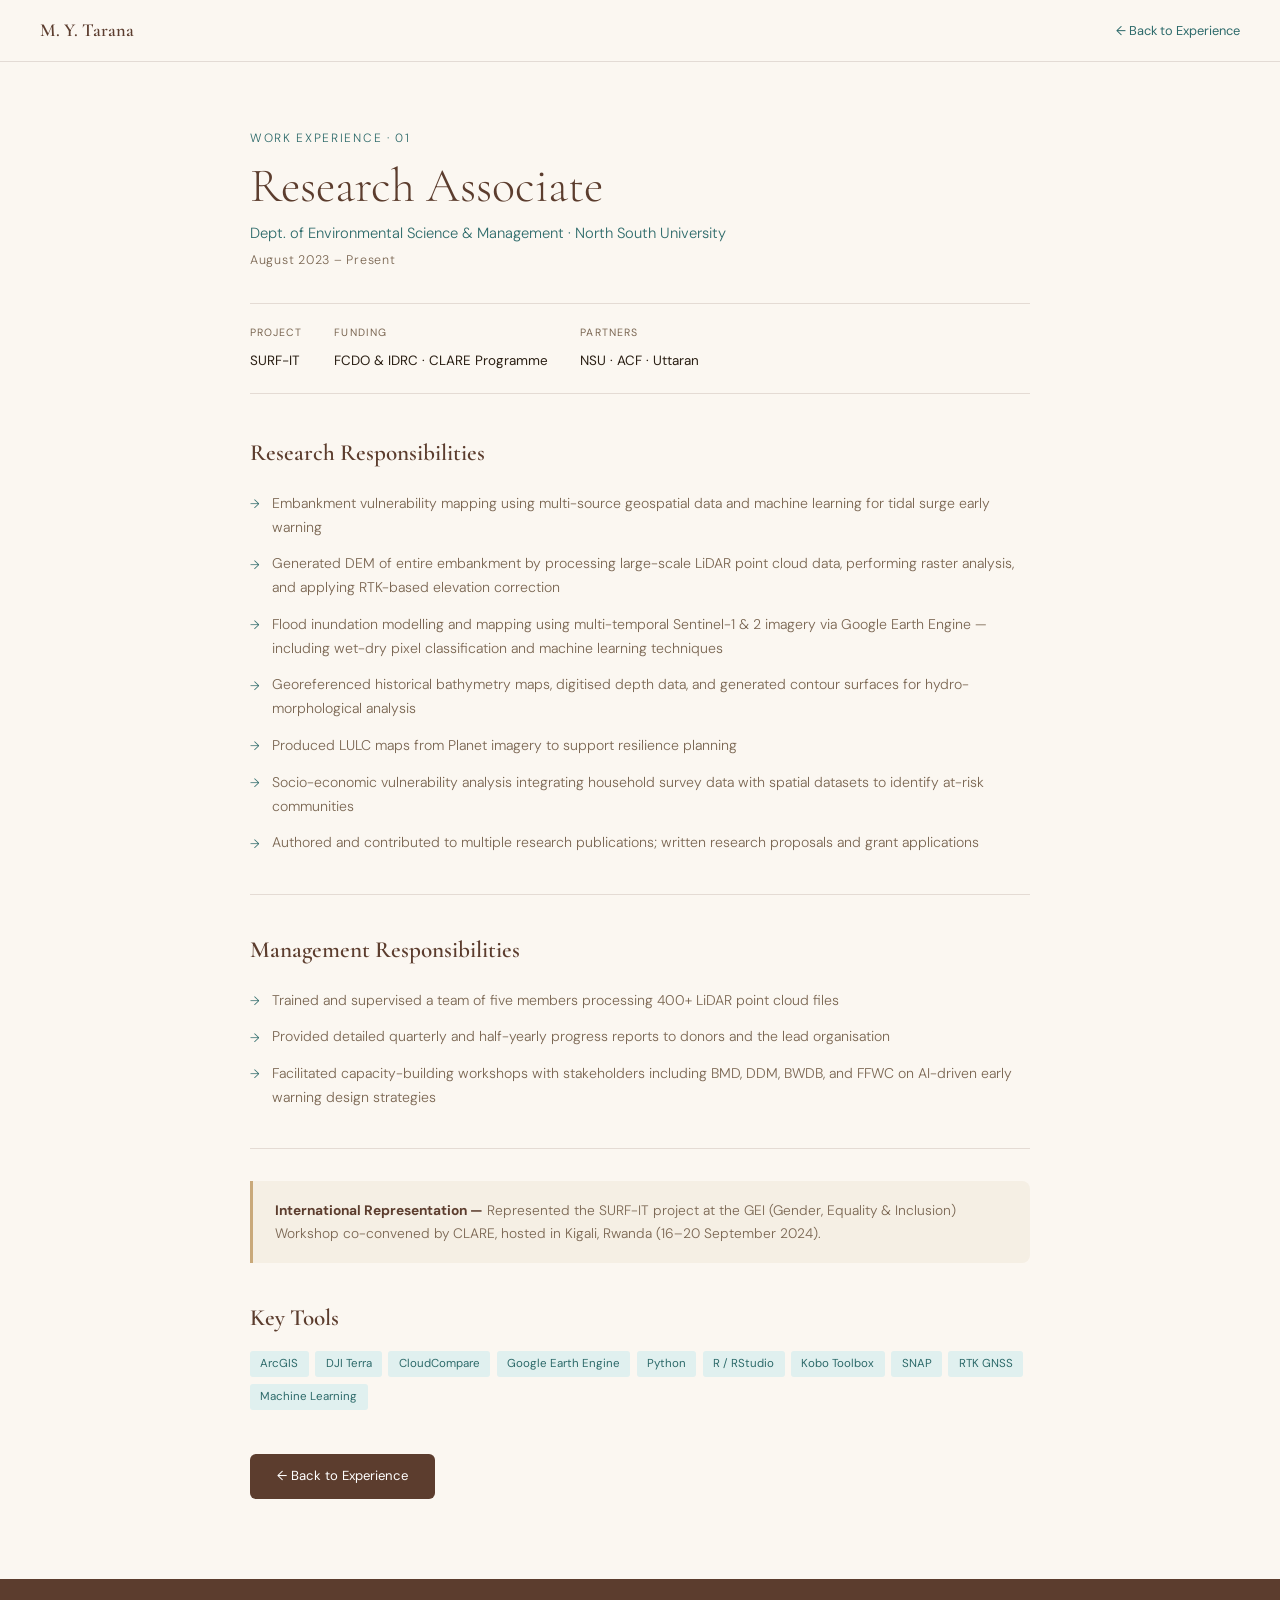
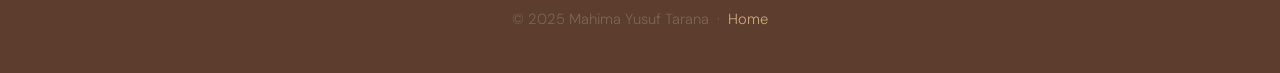
==== experience-nsu.html @ d4fb492b "Add files via upload" ====
<!DOCTYPE html>
<html lang="en">
<head>
<meta charset="UTF-8"/>
<meta name="viewport" content="width=device-width, initial-scale=1.0"/>
<title>Research Associate, NSU — Mahima Yusuf Tarana</title>
<link href="https://fonts.googleapis.com/css2?family=Cormorant+Garamond:ital,wght@0,300;0,400;0,600;1,300;1,400&family=DM+Sans:wght@300;400;500&display=swap" rel="stylesheet"/>
<style>
  :root { --cream:#F5EFE4; --cream-light:#FBF7F1; --warm-brown:#5C3D2E; --mid-brown:#8B5E3C; --teal:#2D6A6A; --teal-light:#3D8A8A; --teal-pale:#E0F0EF; --sand:#C9A97A; --sand-light:#E8D5B5; --dark:#2A1F14; --text-muted:#7A6652; --border:rgba(92,61,46,0.15); }
  * { box-sizing:border-box; margin:0; padding:0; }
  body { font-family:'DM Sans',sans-serif; background:var(--cream-light); color:var(--dark); line-height:1.7; }
  nav { position:fixed; top:0; left:0; right:0; z-index:100; background:rgba(251,247,241,0.93); backdrop-filter:blur(8px); border-bottom:1px solid var(--border); padding:0 2.5rem; display:flex; align-items:center; justify-content:space-between; height:62px; }
  .nav-logo { font-family:'Cormorant Garamond',serif; font-size:1.15rem; font-weight:600; color:var(--warm-brown); text-decoration:none; }
  .nav-back { font-size:0.8rem; color:var(--teal); text-decoration:none; }
  .nav-back:hover { text-decoration:underline; }
  .page-wrap { max-width:860px; margin:0 auto; padding:8rem 2.5rem 5rem; }
  .eyebrow { font-size:0.75rem; letter-spacing:0.14em; text-transform:uppercase; color:var(--teal); margin-bottom:0.75rem; }
  h1 { font-family:'Cormorant Garamond',serif; font-size:clamp(2rem,4vw,3rem); font-weight:300; color:var(--warm-brown); line-height:1.1; margin-bottom:0.5rem; }
  .org { font-size:0.92rem; color:var(--teal); margin-bottom:0.25rem; }
  .date { font-size:0.78rem; color:var(--text-muted); letter-spacing:0.06em; margin-bottom:2rem; }
  .meta-row { display:flex; flex-wrap:wrap; gap:2rem; padding:1.25rem 0; border-top:1px solid var(--border); border-bottom:1px solid var(--border); margin-bottom:2.5rem; }
  .meta-item label { font-size:0.66rem; letter-spacing:0.1em; text-transform:uppercase; color:var(--text-muted); display:block; margin-bottom:0.2rem; }
  .meta-item span { font-size:0.84rem; color:var(--dark); }
  h2 { font-family:'Cormorant Garamond',serif; font-size:1.45rem; font-weight:600; color:var(--warm-brown); margin-bottom:0.75rem; margin-top:2.25rem; }
  p { color:var(--text-muted); margin-bottom:0.85rem; font-weight:300; font-size:0.92rem; }
  ul { list-style:none; padding:0; margin-bottom:1rem; }
  ul li { padding:0.4rem 0 0.4rem 1.4rem; position:relative; color:var(--text-muted); font-size:0.88rem; font-weight:300; }
  ul li::before { content:'→'; position:absolute; left:0; color:var(--teal); font-size:0.78rem; top:0.55rem; }
  hr { border:none; border-top:1px solid var(--border); margin:2rem 0; }
  .tag-row { display:flex; flex-wrap:wrap; gap:0.4rem; margin:0.75rem 0; }
  .tag { font-size:0.72rem; padding:0.22rem 0.65rem; background:var(--teal-pale); color:var(--teal); border-radius:3px; }
  .highlight-box { background:var(--cream); border-left:3px solid var(--sand); border-radius:0 8px 8px 0; padding:1.1rem 1.4rem; margin:1.25rem 0; }
  .highlight-box p { margin:0; font-size:0.86rem; }
  .back-btn { display:inline-flex; align-items:center; gap:0.5rem; background:var(--warm-brown); color:#fff; padding:0.7rem 1.7rem; border-radius:6px; text-decoration:none; font-size:0.82rem; margin-top:2rem; transition:background 0.2s; }
  .back-btn:hover { background:var(--mid-brown); }
  footer { background:var(--warm-brown); color:var(--sand-light); text-align:center; padding:1.75rem; font-size:0.8rem; }
  footer a { color:var(--sand); text-decoration:none; }
</style>
</head>
<body>
<nav>
  <a href="index.html" class="nav-logo">M. Y. Tarana</a>
  <a href="index.html#experience" class="nav-back">← Back to Experience</a>
</nav>
<div class="page-wrap">
  <p class="eyebrow">Work Experience · 01</p>
  <h1>Research Associate</h1>
  <p class="org">Dept. of Environmental Science &amp; Management · North South University</p>
  <p class="date">August 2023 – Present</p>

  <div class="meta-row">
    <div class="meta-item"><label>Project</label><span>SURF-IT</span></div>
    <div class="meta-item"><label>Funding</label><span>FCDO &amp; IDRC · CLARE Programme</span></div>
    <div class="meta-item"><label>Partners</label><span>NSU · ACF · Uttaran</span></div>
  </div>

  <h2>Research Responsibilities</h2>
  <ul>
    <li>Embankment vulnerability mapping using multi-source geospatial data and machine learning for tidal surge early warning</li>
    <li>Generated DEM of entire embankment by processing large-scale LiDAR point cloud data, performing raster analysis, and applying RTK-based elevation correction</li>
    <li>Flood inundation modelling and mapping using multi-temporal Sentinel-1 &amp; 2 imagery via Google Earth Engine — including wet-dry pixel classification and machine learning techniques</li>
    <li>Georeferenced historical bathymetry maps, digitised depth data, and generated contour surfaces for hydro-morphological analysis</li>
    <li>Produced LULC maps from Planet imagery to support resilience planning</li>
    <li>Socio-economic vulnerability analysis integrating household survey data with spatial datasets to identify at-risk communities</li>
    <li>Authored and contributed to multiple research publications; written research proposals and grant applications</li>
  </ul>

  <hr/>

  <h2>Management Responsibilities</h2>
  <ul>
    <li>Trained and supervised a team of five members processing 400+ LiDAR point cloud files</li>
    <li>Provided detailed quarterly and half-yearly progress reports to donors and the lead organisation</li>
    <li>Facilitated capacity-building workshops with stakeholders including BMD, DDM, BWDB, and FFWC on AI-driven early warning design strategies</li>
  </ul>

  <hr/>

  <div class="highlight-box">
    <p><strong style="color:var(--warm-brown)">International Representation —</strong> Represented the SURF-IT project at the GEI (Gender, Equality &amp; Inclusion) Workshop co-convened by CLARE, hosted in Kigali, Rwanda (16–20 September 2024).</p>
  </div>

  <h2>Key Tools</h2>
  <div class="tag-row">
    <span class="tag">ArcGIS</span><span class="tag">DJI Terra</span><span class="tag">CloudCompare</span>
    <span class="tag">Google Earth Engine</span><span class="tag">Python</span><span class="tag">R / RStudio</span>
    <span class="tag">Kobo Toolbox</span><span class="tag">SNAP</span><span class="tag">RTK GNSS</span><span class="tag">Machine Learning</span>
  </div>

  <a href="index.html#experience" class="back-btn">← Back to Experience</a>
</div>
<footer><p>© 2025 Mahima Yusuf Tarana &nbsp;·&nbsp; <a href="index.html">Home</a></p></footer>
</body>
</html>
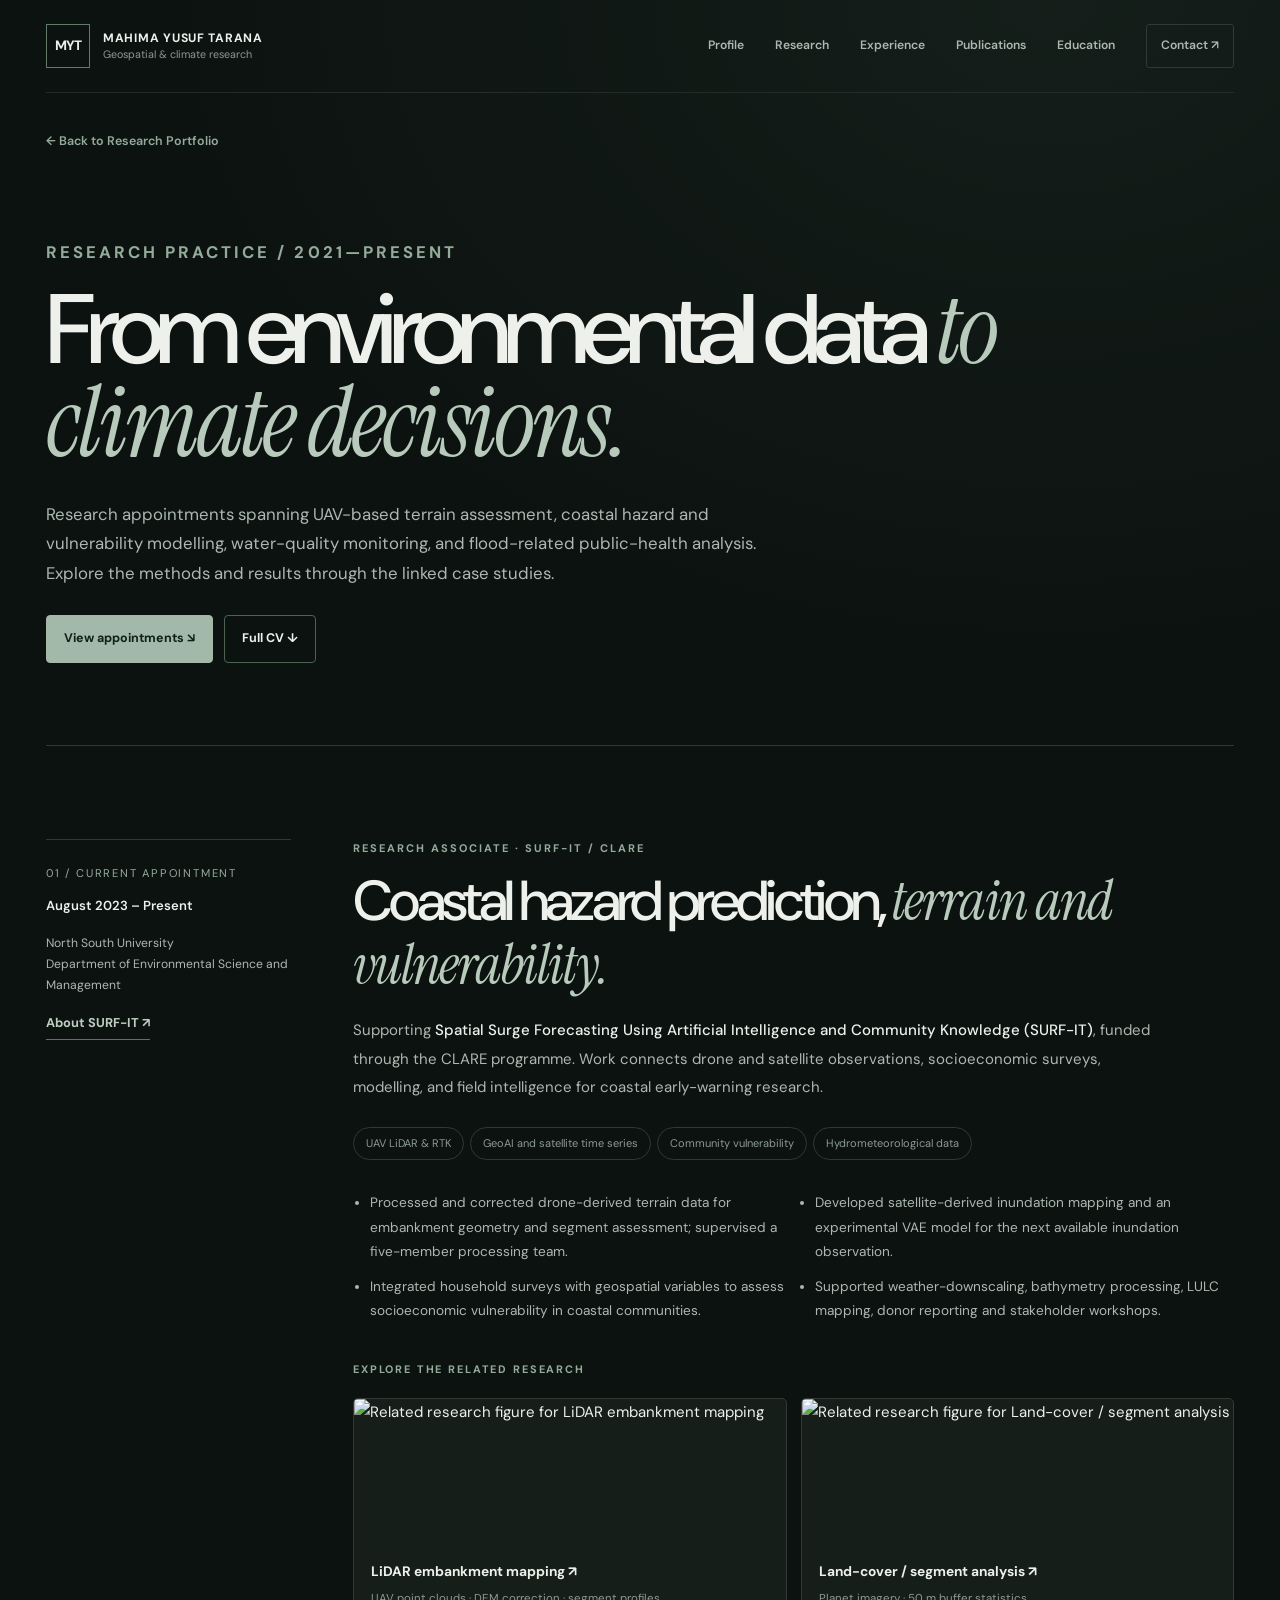
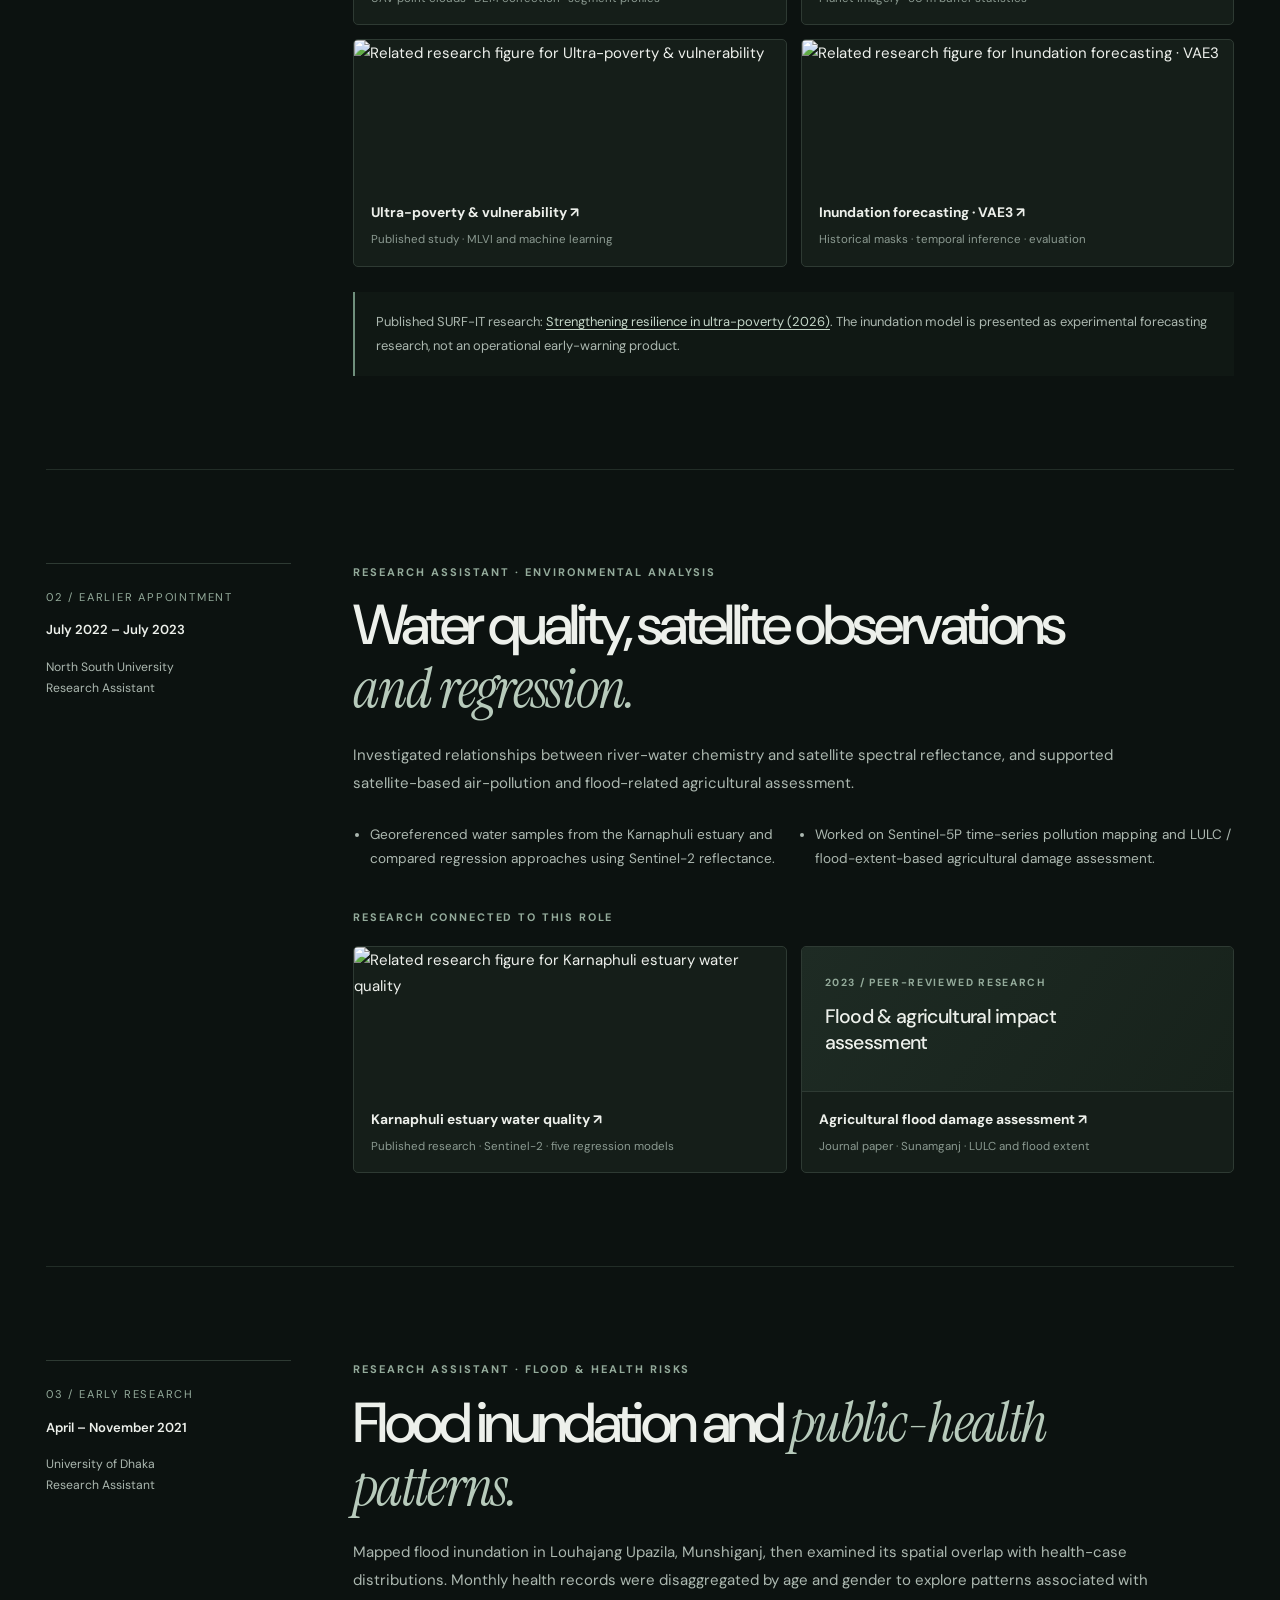
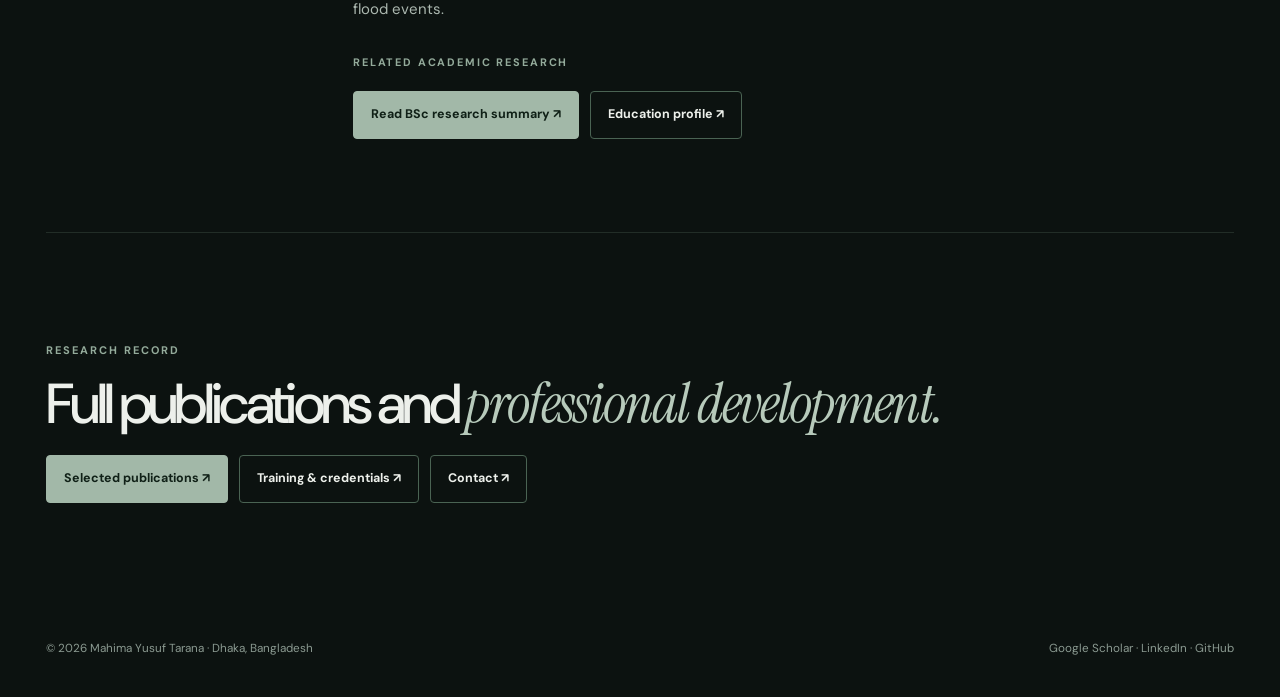
==== commit 4134bfbe: "Add files via upload" ====
--- a/experience-nsu.html
+++ b/experience-nsu.html
@@ -1,94 +1,15 @@
-<!DOCTYPE html>
-<html lang="en">
-<head>
-<meta charset="UTF-8"/>
-<meta name="viewport" content="width=device-width, initial-scale=1.0"/>
-<title>Research Associate, NSU — Mahima Yusuf Tarana</title>
-<link href="https://fonts.googleapis.com/css2?family=Cormorant+Garamond:ital,wght@0,300;0,400;0,600;1,300;1,400&family=DM+Sans:wght@300;400;500&display=swap" rel="stylesheet"/>
-<style>
-  :root { --cream:#F5EFE4; --cream-light:#FBF7F1; --warm-brown:#5C3D2E; --mid-brown:#8B5E3C; --teal:#2D6A6A; --teal-light:#3D8A8A; --teal-pale:#E0F0EF; --sand:#C9A97A; --sand-light:#E8D5B5; --dark:#2A1F14; --text-muted:#7A6652; --border:rgba(92,61,46,0.15); }
-  * { box-sizing:border-box; margin:0; padding:0; }
-  body { font-family:'DM Sans',sans-serif; background:var(--cream-light); color:var(--dark); line-height:1.7; }
-  nav { position:fixed; top:0; left:0; right:0; z-index:100; background:rgba(251,247,241,0.93); backdrop-filter:blur(8px); border-bottom:1px solid var(--border); padding:0 2.5rem; display:flex; align-items:center; justify-content:space-between; height:62px; }
-  .nav-logo { font-family:'Cormorant Garamond',serif; font-size:1.15rem; font-weight:600; color:var(--warm-brown); text-decoration:none; }
-  .nav-back { font-size:0.8rem; color:var(--teal); text-decoration:none; }
-  .nav-back:hover { text-decoration:underline; }
-  .page-wrap { max-width:860px; margin:0 auto; padding:8rem 2.5rem 5rem; }
-  .eyebrow { font-size:0.75rem; letter-spacing:0.14em; text-transform:uppercase; color:var(--teal); margin-bottom:0.75rem; }
-  h1 { font-family:'Cormorant Garamond',serif; font-size:clamp(2rem,4vw,3rem); font-weight:300; color:var(--warm-brown); line-height:1.1; margin-bottom:0.5rem; }
-  .org { font-size:0.92rem; color:var(--teal); margin-bottom:0.25rem; }
-  .date { font-size:0.78rem; color:var(--text-muted); letter-spacing:0.06em; margin-bottom:2rem; }
-  .meta-row { display:flex; flex-wrap:wrap; gap:2rem; padding:1.25rem 0; border-top:1px solid var(--border); border-bottom:1px solid var(--border); margin-bottom:2.5rem; }
-  .meta-item label { font-size:0.66rem; letter-spacing:0.1em; text-transform:uppercase; color:var(--text-muted); display:block; margin-bottom:0.2rem; }
-  .meta-item span { font-size:0.84rem; color:var(--dark); }
-  h2 { font-family:'Cormorant Garamond',serif; font-size:1.45rem; font-weight:600; color:var(--warm-brown); margin-bottom:0.75rem; margin-top:2.25rem; }
-  p { color:var(--text-muted); margin-bottom:0.85rem; font-weight:300; font-size:0.92rem; }
-  ul { list-style:none; padding:0; margin-bottom:1rem; }
-  ul li { padding:0.4rem 0 0.4rem 1.4rem; position:relative; color:var(--text-muted); font-size:0.88rem; font-weight:300; }
-  ul li::before { content:'→'; position:absolute; left:0; color:var(--teal); font-size:0.78rem; top:0.55rem; }
-  hr { border:none; border-top:1px solid var(--border); margin:2rem 0; }
-  .tag-row { display:flex; flex-wrap:wrap; gap:0.4rem; margin:0.75rem 0; }
-  .tag { font-size:0.72rem; padding:0.22rem 0.65rem; background:var(--teal-pale); color:var(--teal); border-radius:3px; }
-  .highlight-box { background:var(--cream); border-left:3px solid var(--sand); border-radius:0 8px 8px 0; padding:1.1rem 1.4rem; margin:1.25rem 0; }
-  .highlight-box p { margin:0; font-size:0.86rem; }
-  .back-btn { display:inline-flex; align-items:center; gap:0.5rem; background:var(--warm-brown); color:#fff; padding:0.7rem 1.7rem; border-radius:6px; text-decoration:none; font-size:0.82rem; margin-top:2rem; transition:background 0.2s; }
-  .back-btn:hover { background:var(--mid-brown); }
-  footer { background:var(--warm-brown); color:var(--sand-light); text-align:center; padding:1.75rem; font-size:0.8rem; }
-  footer a { color:var(--sand); text-decoration:none; }
-</style>
-</head>
-<body>
-<nav>
-  <a href="index.html" class="nav-logo">M. Y. Tarana</a>
-  <a href="index.html#experience" class="nav-back">← Back to Experience</a>
-</nav>
-<div class="page-wrap">
-  <p class="eyebrow">Work Experience · 01</p>
-  <h1>Research Associate</h1>
-  <p class="org">Dept. of Environmental Science &amp; Management · North South University</p>
-  <p class="date">August 2023 – Present</p>
-
-  <div class="meta-row">
-    <div class="meta-item"><label>Project</label><span>SURF-IT</span></div>
-    <div class="meta-item"><label>Funding</label><span>FCDO &amp; IDRC · CLARE Programme</span></div>
-    <div class="meta-item"><label>Partners</label><span>NSU · ACF · Uttaran</span></div>
-  </div>
-
-  <h2>Research Responsibilities</h2>
-  <ul>
-    <li>Embankment vulnerability mapping using multi-source geospatial data and machine learning for tidal surge early warning</li>
-    <li>Generated DEM of entire embankment by processing large-scale LiDAR point cloud data, performing raster analysis, and applying RTK-based elevation correction</li>
-    <li>Flood inundation modelling and mapping using multi-temporal Sentinel-1 &amp; 2 imagery via Google Earth Engine — including wet-dry pixel classification and machine learning techniques</li>
-    <li>Georeferenced historical bathymetry maps, digitised depth data, and generated contour surfaces for hydro-morphological analysis</li>
-    <li>Produced LULC maps from Planet imagery to support resilience planning</li>
-    <li>Socio-economic vulnerability analysis integrating household survey data with spatial datasets to identify at-risk communities</li>
-    <li>Authored and contributed to multiple research publications; written research proposals and grant applications</li>
-  </ul>
-
-  <hr/>
-
-  <h2>Management Responsibilities</h2>
-  <ul>
-    <li>Trained and supervised a team of five members processing 400+ LiDAR point cloud files</li>
-    <li>Provided detailed quarterly and half-yearly progress reports to donors and the lead organisation</li>
-    <li>Facilitated capacity-building workshops with stakeholders including BMD, DDM, BWDB, and FFWC on AI-driven early warning design strategies</li>
-  </ul>
-
-  <hr/>
-
-  <div class="highlight-box">
-    <p><strong style="color:var(--warm-brown)">International Representation —</strong> Represented the SURF-IT project at the GEI (Gender, Equality &amp; Inclusion) Workshop co-convened by CLARE, hosted in Kigali, Rwanda (16–20 September 2024).</p>
-  </div>
-
-  <h2>Key Tools</h2>
-  <div class="tag-row">
-    <span class="tag">ArcGIS</span><span class="tag">DJI Terra</span><span class="tag">CloudCompare</span>
-    <span class="tag">Google Earth Engine</span><span class="tag">Python</span><span class="tag">R / RStudio</span>
-    <span class="tag">Kobo Toolbox</span><span class="tag">SNAP</span><span class="tag">RTK GNSS</span><span class="tag">Machine Learning</span>
-  </div>
-
-  <a href="index.html#experience" class="back-btn">← Back to Experience</a>
-</div>
-<footer><p>© 2025 Mahima Yusuf Tarana &nbsp;·&nbsp; <a href="index.html">Home</a></p></footer>
-</body>
-</html>
+<!doctype html><html lang="en"><head><meta charset="utf-8"><meta name="viewport" content="width=device-width,initial-scale=1"><meta name="theme-color" content="#0c1210"><meta name="description" content="Mahima Yusuf Tarana — geospatial researcher working on climate resilience, coastal hazards, remote sensing, GIS, and machine learning."><link rel="preconnect" href="https://fonts.googleapis.com"><link rel="preconnect" href="https://fonts.gstatic.com" crossorigin><link href="https://fonts.googleapis.com/css2?family=DM+Sans:wght@400;500;600;700&family=Instrument+Serif:ital@0;1&display=swap" rel="stylesheet"><link rel="stylesheet" href="style.css"><title>Research Experience | Mahima Yusuf Tarana</title></head><body><div class="container"><div class="topbar"><a href="index.html" class="brand" aria-label="Mahima Yusuf Tarana home"><span class="brand-mark">MYT</span><span class="brand-copy"><strong>MAHIMA YUSUF TARANA</strong><small>Geospatial & climate research</small></span></a><button class="mobile-toggle" type="button" aria-label="Toggle navigation" aria-controls="primary-nav" aria-expanded="false">Menu ☰</button><nav id="primary-nav" class="nav" aria-label="Primary navigation"><a href="index.html#about">Profile</a><a href="index.html#research">Research</a><a href="experience-nsu.html">Experience</a><a href="index.html#publications">Publications</a><a href="index.html#education">Education</a><a class="nav-contact" href="index.html#contact">Contact ↗</a></nav></div></div>
+<main><div class="container backline"><a href="index.html">← Back to Research Portfolio</a></div>
+<header class="container exp-hero"><p class="micro">Research practice / 2021—Present</p><h1>From environmental data <span class="serif">to climate decisions.</span></h1><p>Research appointments spanning UAV-based terrain assessment, coastal hazard and vulnerability modelling, water-quality monitoring, and flood-related public-health analysis. Explore the methods and results through the linked case studies.</p><div class="button-row" style="margin-top:27px"><a class="button solid" href="#surfit">View appointments ↘</a><a class="button" href="Mahima_Yusuf_Tarana_CV.pdf" download>Full CV ↓</a></div></header>
+<section class="container exp-role" id="surfit"><div class="exp-grid"><aside class="exp-sidebar"><div><small>01 / Current appointment</small><strong>August 2023 – Present</strong><p>North South University<br>Department of Environmental Science and Management</p></div><a class="text-link" href="https://clareprogramme.org/project/spatial-surge-forecasting-using-artificial-intelligence-and-community-knowledge-surf-it/" target="_blank" rel="noopener noreferrer">About SURF-IT ↗</a></aside><div class="exp-main"><p class="micro">Research Associate · SURF-IT / CLARE</p><h2>Coastal hazard prediction, <span class="display-accent">terrain and vulnerability.</span></h2><p class="exp-intro">Supporting <strong style="color:var(--fg);font-weight:500">Spatial Surge Forecasting Using Artificial Intelligence and Community Knowledge (SURF-IT)</strong>, funded through the CLARE programme. Work connects drone and satellite observations, socioeconomic surveys, modelling, and field intelligence for coastal early-warning research.</p><div><span class="exp-pill">UAV LiDAR & RTK</span><span class="exp-pill">GeoAI and satellite time series</span><span class="exp-pill">Community vulnerability</span><span class="exp-pill">Hydrometeorological data</span></div><ul class="exp-bullets"><li>Processed and corrected drone-derived terrain data for embankment geometry and segment assessment; supervised a five-member processing team.</li><li>Developed satellite-derived inundation mapping and an experimental VAE model for the next available inundation observation.</li><li>Integrated household surveys with geospatial variables to assess socioeconomic vulnerability in coastal communities.</li><li>Supported weather-downscaling, bathymetry processing, LULC mapping, donor reporting and stakeholder workshops.</li></ul><div id="surfit-projects" class="exp-subtitle">Explore the related research</div><div class="exp-projects">
+<a class="exp-card" href="project-lidar-embankment.html"><img loading="lazy" src="assets/lidar-orthomosaic.webp" alt="Related research figure for LiDAR embankment mapping"><div class="exp-card-body"><strong>LiDAR embankment mapping ↗</strong><span>UAV point clouds · DEM correction · segment profiles</span></div></a>
+<a class="exp-card" href="project-lulc-segment-analysis.html"><img loading="lazy" src="assets/lulc-classification.webp" alt="Related research figure for Land-cover / segment analysis"><div class="exp-card-body"><strong>Land-cover / segment analysis ↗</strong><span>Planet imagery · 50 m buffer statistics</span></div></a>
+<a class="exp-card" href="project-ultra-poverty-vulnerability.html"><img loading="lazy" src="assets/vulnerability-map.webp" alt="Related research figure for Ultra-poverty &amp; vulnerability"><div class="exp-card-body"><strong>Ultra-poverty & vulnerability ↗</strong><span>Published study · MLVI and machine learning</span></div></a>
+<a class="exp-card" href="project-vae3-inundation.html"><img loading="lazy" src="assets/vae-predictions.webp" alt="Related research figure for Inundation forecasting · VAE3"><div class="exp-card-body"><strong>Inundation forecasting · VAE3 ↗</strong><span>Historical masks · temporal inference · evaluation</span></div></a>
+</div><div class="subtle-article">Published SURF-IT research: <a href="https://doi.org/10.1080/13504509.2025.2590759" target="_blank" rel="noopener noreferrer">Strengthening resilience in ultra-poverty (2026)</a>. The inundation model is presented as experimental forecasting research, not an operational early-warning product.</div></div></div></section>
+<section class="container exp-role" id="nsu-ra"><div class="exp-grid"><aside class="exp-sidebar"><div><small>02 / Earlier appointment</small><strong>July 2022 – July 2023</strong><p>North South University<br>Research Assistant</p></div></aside><div class="exp-main"><p class="micro">Research Assistant · Environmental analysis</p><h2>Water quality, satellite observations <span class="display-accent">and regression.</span></h2><p class="exp-intro">Investigated relationships between river-water chemistry and satellite spectral reflectance, and supported satellite-based air-pollution and flood-related agricultural assessment.</p><ul class="exp-bullets"><li>Georeferenced water samples from the Karnaphuli estuary and compared regression approaches using Sentinel-2 reflectance.</li><li>Worked on Sentinel-5P time-series pollution mapping and LULC / flood-extent-based agricultural damage assessment.</li></ul><div class="exp-subtitle">Research connected to this role</div><div class="exp-projects">
+<a class="exp-card" href="project-karnaphuli-water-quality.html"><img loading="lazy" src="assets/karnaphuli-map.webp" alt="Related research figure for Karnaphuli estuary water quality"><div class="exp-card-body"><strong>Karnaphuli estuary water quality ↗</strong><span>Published research · Sentinel-2 · five regression models</span></div></a>
+<a class="exp-card" href="https://doi.org/10.3329/JBIP.V16I1.77038" target="_blank" rel="noopener noreferrer"><div class="exp-card-textvisual"><span>2023 / PEER-REVIEWED RESEARCH</span><strong>Flood & agricultural impact assessment</strong></div><div class="exp-card-body"><strong>Agricultural flood damage assessment ↗</strong><span>Journal paper · Sunamganj · LULC and flood extent</span></div></a>
+</div></div></div></section>
+<section class="container exp-role" id="du-ra"><div class="exp-grid"><aside class="exp-sidebar"><div><small>03 / Early research</small><strong>April – November 2021</strong><p>University of Dhaka<br>Research Assistant</p></div></aside><div class="exp-main"><p class="micro">Research Assistant · Flood & health risks</p><h2>Flood inundation and <span class="display-accent">public-health patterns.</span></h2><p class="exp-intro">Mapped flood inundation in Louhajang Upazila, Munshiganj, then examined its spatial overlap with health-case distributions. Monthly health records were disaggregated by age and gender to explore patterns associated with flood events.</p><div class="exp-subtitle">Related academic research</div><div class="button-row"><a class="button solid" href="academic-theses.html">Read BSc research summary ↗</a><a class="button" href="index.html#education">Education profile ↗</a></div></div></div></section>
+<section class="container section" style="border:0"><p class="micro">Research record</p><h2>Full publications and <span class="display-accent">professional development.</span></h2><div class="button-row"><a class="button solid" href="index.html#publications">Selected publications ↗</a><a class="button" href="training-credentials-recognition.html">Training & credentials ↗</a><a class="button" href="index.html#contact">Contact ↗</a></div></section></main><footer class="container"><span>© 2026 Mahima Yusuf Tarana · Dhaka, Bangladesh</span><span><a href="https://scholar.google.com/citations?user=-vbctQQAAAAJ&hl=en" target="_blank" rel="noopener noreferrer">Google Scholar</a> · <a href="https://www.linkedin.com/in/mahima-yusuf-tarana-b61780201/" target="_blank" rel="noopener noreferrer">LinkedIn</a> · <a href="https://github.com/mahimatarana" target="_blank" rel="noopener noreferrer">GitHub</a></span></footer><script src="site.js" defer></script></body></html>
--- a/style.css
+++ b/style.css
@@ -0,0 +1,30 @@
+
+:root{--bg:#0c1210;--bg2:#111a16;--panel:#151e19;--panel2:#1b2720;--line:#2e3a33;--line2:#222d27;--fg:#edf0eb;--muted:#acb8b0;--soft:#8b9a91;--accent:#94ab9b;--quiet:#617c6b;--sans:'DM Sans',Arial,sans-serif;--display:'Instrument Serif',Georgia,serif;color-scheme:dark}
+*{box-sizing:border-box}html{scroll-behavior:smooth}body{margin:0;background:var(--bg);color:var(--fg);font:400 15px/1.75 var(--sans);-webkit-font-smoothing:antialiased}body:before{content:'';position:absolute;z-index:-1;top:0;left:0;right:0;height:770px;pointer-events:none;background:radial-gradient(ellipse at 82% 0%,rgba(81,117,95,.12),transparent 60%)}
+a{color:inherit;text-decoration:none}img{display:block;width:100%}button{font:inherit}::selection{background:var(--accent);color:var(--bg)}:focus-visible{outline:2px solid var(--accent);outline-offset:3px}
+.container{width:min(1200px,calc(100% - 92px));margin:auto}.micro{font-size:.69rem;color:var(--accent);font-weight:700;letter-spacing:.18em;text-transform:uppercase}
+.topbar{display:flex;align-items:center;justify-content:space-between;gap:25px;min-height:93px;border-bottom:1px solid var(--line2)}
+.brand{display:inline-flex;align-items:center;gap:13px;white-space:nowrap}.brand-mark{display:grid;place-items:center;width:44px;height:44px;border:1px solid #617a69;font-size:.85rem;font-weight:700;letter-spacing:-.07em;color:var(--fg)}.brand-copy{display:flex;flex-direction:column;line-height:1.4}.brand-copy strong{font-size:.76rem;letter-spacing:.06em}.brand-copy small{font-size:.67rem;color:var(--soft)}
+.nav{display:flex;align-items:center;gap:31px}.nav a{font-size:.76rem;font-weight:600;color:var(--muted);transition:color .18s}.nav a:hover,.nav a[aria-current=page]{color:var(--fg)}.nav .nav-contact{border:1px solid var(--line);padding:10px 14px;border-radius:3px}.mobile-toggle{display:none;border:1px solid var(--line);background:var(--panel);color:var(--fg);border-radius:3px;padding:8px 12px;cursor:pointer}
+.eyebrow{display:flex;align-items:center;gap:12px;margin-bottom:16px}.eyebrow:before{content:'';width:24px;height:1px;background:var(--accent)}
+h1,h2,h3,p{margin-top:0}h1{font-size:clamp(3.65rem,7.7vw,7.9rem);font-weight:500;line-height:.94;letter-spacing:-.078em;margin-bottom:30px}h1 .serif,.display-accent{font-family:var(--display);font-style:italic;font-weight:400;color:#b7cabb;letter-spacing:-.03em}h2{font-size:clamp(2.2rem,4.4vw,3.8rem);font-weight:500;letter-spacing:-.065em;line-height:1.14;margin-bottom:19px}h3{font-weight:600;letter-spacing:-.025em;line-height:1.4}p{color:var(--muted)}
+.hero{display:grid;grid-template-columns:1.06fr .94fr;gap:clamp(42px,6vw,88px);align-items:center;padding:90px 0 101px}.hero p.lead{font-size:1.05rem;max-width:580px;line-height:1.86;margin-bottom:26px}.hero .credentials{font-size:.78rem;line-height:1.8;color:var(--soft);margin-bottom:27px}.button-row{display:flex;gap:11px;flex-wrap:wrap}.button{display:inline-flex;align-items:center;justify-content:center;gap:10px;border:1px solid #4a6353;padding:12px 17px;border-radius:4px;font-size:.78rem;font-weight:700;transition:transform .18s,background .18s}.button:hover{transform:translateY(-2px);background:#263c2f}.button.solid{color:#102017;background:#a2b8a8;border-color:#a2b8a8}.button.solid:hover{background:#bbcebf}
+.visual-composition{display:grid;grid-template-columns:1.45fr .82fr;gap:12px;height:550px;align-items:stretch}.visual-tall,.visual-mini{position:relative;border:1px solid var(--line);border-radius:5px;overflow:hidden;background:var(--panel)}.visual-tall img{height:100%;object-fit:cover;filter:saturate(.83)}.visual-side{display:grid;grid-template-rows:1.15fr .85fr;gap:12px;min-height:0}.visual-mini img{height:100%;object-fit:cover;filter:saturate(.81)}.visual-tall::after,.visual-mini::after{content:'';position:absolute;inset:0;background:linear-gradient(180deg,transparent 55%,rgba(4,12,8,.8));pointer-events:none}.visual-cap{position:absolute;z-index:1;bottom:14px;left:14px;right:12px;color:#eef3eb;font-size:.68rem;line-height:1.48;font-weight:600;text-shadow:0 1px 6px #0008}.visual-cap small{display:block;color:#d6e0d8;font-size:.64rem;font-weight:400}
+.social{display:flex;align-items:center;gap:16px 22px;flex-wrap:wrap;margin-top:31px}.social a{color:var(--muted);font-size:.75rem;border-bottom:1px solid #3e5144;padding-bottom:5px}.social a:hover{color:var(--fg);border-color:var(--accent)}
+.band{border-block:1px solid var(--line);background:rgba(21,31,25,.45)}.band-grid{display:grid;grid-template-columns:repeat(3,1fr)}.band-cell{padding:26px 23px 28px;border-right:1px solid var(--line)}.band-cell:first-child{padding-left:0}.band-cell:last-child{border:0}.band-cell strong{display:block;font-size:1.1rem;font-weight:500;line-height:1.4;color:var(--fg)}.band-cell span{display:block;color:var(--soft);font-size:.76rem;margin-top:6px;line-height:1.7}
+.section{padding:108px 0;border-bottom:1px solid var(--line2)}.section-head{display:flex;align-items:end;justify-content:space-between;gap:30px;margin-bottom:37px}.section-head h2{margin:0}.section-head p{max-width:480px;font-size:.87rem;line-height:1.85;margin:0}.text-link{display:inline-flex;gap:12px;align-items:center;color:#bdcec1;font-size:.8rem;font-weight:700;border-bottom:1px solid #587463;padding-bottom:5px}.text-link:hover{color:var(--fg)}
+.projects{display:grid;grid-template-columns:1fr 1fr;gap:25px}.project{border:1px solid var(--line);border-radius:6px;background:var(--panel);overflow:hidden;transition:border-color .18s,transform .18s}.project:hover{border-color:#6c8272;transform:translateY(-3px)}.project a{display:block;height:100%}.project-img{height:265px;overflow:hidden;background:#232e28}.project-img img{width:100%;height:100%;object-fit:cover;transition:transform .28s;filter:saturate(.87)}.project:hover .project-img img{transform:scale(1.035)}.project-body{padding:25px 27px 26px}.project-overline{color:var(--accent);font-size:.65rem;letter-spacing:.16em;text-transform:uppercase;font-weight:700;margin-bottom:14px}.project h3{font-size:1.45rem;font-weight:500;letter-spacing:-.043em;margin-bottom:11px}.project p{font-size:.84rem;line-height:1.83;margin-bottom:15px}.project-bottom{display:flex;align-items:center;justify-content:space-between;gap:15px;color:var(--soft);font-size:.71rem;border-top:1px solid var(--line2);padding-top:15px}.project-bottom b{color:#cadacf;font-size:.76rem}
+.mini-projects{display:grid;grid-template-columns:repeat(3,1fr);gap:15px;margin-top:20px}.mini-project{display:grid;grid-template-columns:1fr auto;gap:12px;padding:20px 21px;border:1px solid var(--line);border-radius:4px;background:rgba(21,30,25,.5);align-items:center;transition:border-color .2s}.mini-project:hover{border-color:#738c78}.mini-project strong{display:block;font-size:.85rem;line-height:1.55}.mini-project small{color:var(--soft);font-size:.69rem}.mini-project i{font-style:normal;color:var(--accent)}
+.roles{border-top:1px solid var(--line)}.role{display:grid;grid-template-columns:210px 1fr 24px;gap:35px;align-items:center;border-bottom:1px solid var(--line2);padding:28px 0;transition:background .15s}.role:hover{background:rgba(116,147,126,.045)}.role-time{font-size:.76rem;color:var(--soft);line-height:1.8}.role h3{font-size:1.18rem;font-weight:500;margin-bottom:5px}.role p{font-size:.82rem;margin:0}.role .role-arrow{color:var(--accent);font-size:1.3rem}
+.pub-list{border-top:1px solid var(--line)}.pub-row{display:grid;grid-template-columns:75px minmax(0,1fr) 105px;gap:23px;border-bottom:1px solid var(--line2);padding:24px 0;align-items:start}.pub-year{font-size:.77rem;color:var(--accent);font-weight:700}.pub-row h3{font-size:.98rem;line-height:1.55;font-weight:500;margin-bottom:5px}.pub-row p{font-size:.76rem;color:var(--soft);margin-bottom:0}.pub-row .pub-link{font-size:.74rem;color:var(--accent);text-align:right}.pub-row .pub-link:hover{text-decoration:underline;text-underline-offset:3px}
+.educ-grid{display:grid;grid-template-columns:1fr 1fr;gap:20px}.educ{border:1px solid var(--line);background:var(--panel);padding:29px 30px;border-radius:5px}.educ strong{font-size:1.15rem;font-weight:500;line-height:1.4}.educ p{font-size:.8rem;margin:10px 0 0}.educ .ed-year{color:var(--accent);font-size:.69rem;text-transform:uppercase;letter-spacing:.13em;display:block;margin-bottom:12px}
+.contact-layout{display:grid;grid-template-columns:1fr .9fr;gap:70px;align-items:start}.contact-layout h2{margin-bottom:20px}.contact-layout p{max-width:600px}.contact-mails{border-top:1px solid var(--line)}.contact-mails a{display:flex;gap:16px;justify-content:space-between;align-items:center;border-bottom:1px solid var(--line2);padding:16px 0;font-weight:500;font-size:.95rem;overflow-wrap:anywhere}.contact-mails a:hover{color:var(--accent)}
+footer{padding:27px 0 39px;display:flex;flex-wrap:wrap;justify-content:space-between;gap:18px;color:var(--soft);font-size:.73rem}footer a:hover{color:var(--fg)}
+.backline{padding:34px 0 0}.backline a{font-size:.78rem;color:var(--accent);font-weight:600}.backline a:hover{color:var(--fg)}
+.exp-hero{padding:85px 0 82px;border-bottom:1px solid var(--line)}.exp-hero h1{max-width:1050px}.exp-hero p{max-width:730px;font-size:1.05rem}.exp-role{padding:93px 0;border-bottom:1px solid var(--line2);scroll-margin-top:24px}.exp-grid{display:grid;grid-template-columns:245px minmax(0,1fr);gap:62px}.exp-sidebar{border-top:1px solid var(--line);padding-top:24px}.exp-sidebar small{display:block;color:var(--accent);font-size:.7rem;text-transform:uppercase;letter-spacing:.16em}.exp-sidebar strong{display:block;font-size:.82rem;font-weight:600;margin-top:12px;line-height:1.7}.exp-sidebar p{font-size:.76rem;margin-top:15px}.exp-main h2{max-width:790px}.exp-main .exp-intro{max-width:800px;line-height:1.9;margin-bottom:25px}.exp-pill{border:1px solid var(--line);color:var(--soft);font-size:.69rem;border-radius:100px;padding:6px 12px;display:inline-block;margin:0 6px 7px 0}.exp-bullets{display:grid;grid-template-columns:1fr 1fr;gap:10px 25px;margin:24px 0 36px;padding-left:17px}.exp-bullets li{font-size:.85rem;color:var(--muted);line-height:1.8}.exp-subtitle{color:var(--accent);font-size:.68rem;letter-spacing:.17em;text-transform:uppercase;font-weight:700;margin:30px 0 19px}.exp-projects{display:grid;grid-template-columns:repeat(2,minmax(0,1fr));gap:14px}.exp-card{border:1px solid var(--line);background:var(--panel);border-radius:5px;overflow:hidden;display:block;transition:border-color .18s}.exp-card:hover{border-color:#789781}.exp-card img{height:145px;object-fit:cover;filter:saturate(.87)}.exp-card-body{padding:15px 17px 16px}.exp-card strong{display:block;font-size:.86rem;margin-bottom:6px}.exp-card span{display:block;font-size:.72rem;color:var(--soft);line-height:1.7}.subtle-article{margin-top:25px;padding:18px 21px;border-left:2px solid #6f8f7c;background:rgba(93,132,99,.05);color:var(--muted);font-size:.81rem;line-height:1.85}.subtle-article a{color:#c4d6c8;text-decoration:underline;text-underline-offset:3px}
+@media(max-width:1000px){.container{width:calc(100% - 52px)}.hero{grid-template-columns:1fr 1fr;gap:30px}.visual-composition{height:460px}.hero h1{font-size:clamp(3.2rem,7vw,5.5rem)}.nav{gap:17px}.exp-grid{grid-template-columns:200px 1fr;gap:28px}}
+@media(max-width:750px){.container{width:calc(100% - 34px)}.topbar{min-height:78px}.nav{display:none;position:absolute;top:70px;right:0;left:0;background:var(--bg2);padding:22px;z-index:20;border:1px solid var(--line);box-shadow:0 18px 40px #0009;flex-direction:column;align-items:flex-start;gap:20px}.nav.open{display:flex}.mobile-toggle{display:inline-block}.hero{grid-template-columns:1fr;padding:64px 0 76px}.hero h1{max-width:650px}.visual-composition{height:390px}.band-grid{grid-template-columns:1fr}.band-cell{border-right:0;border-bottom:1px solid var(--line);padding:18px 0}.band-cell:last-child{border:0}.section{padding:76px 0}.section-head{display:block}.section-head p{margin-top:13px}.projects{grid-template-columns:1fr}.mini-projects{grid-template-columns:1fr}.role{grid-template-columns:125px 1fr 20px;gap:17px}.pub-row{grid-template-columns:60px 1fr;gap:12px}.pub-row .pub-link{grid-column:2;text-align:left}.educ-grid,.contact-layout,.exp-grid{grid-template-columns:1fr}.exp-role{padding:75px 0}.exp-sidebar{display:flex;flex-wrap:wrap;justify-content:space-between;gap:10px}.exp-sidebar p{margin-top:0}.exp-bullets{grid-template-columns:1fr}}
+@media(max-width:480px){.visual-composition{height:280px}.hero h1{font-size:clamp(3.1rem,14.4vw,4.6rem)}.visual-cap{font-size:.57rem}.section{padding:61px 0}.role{grid-template-columns:1fr auto;gap:7px}.role-time{grid-column:1/3}.exp-projects{grid-template-columns:1fr}.project-img{height:230px}.contact-mails a{font-size:.83rem}}
+@media(prefers-reduced-motion:reduce){*,*:before,*:after{scroll-behavior:auto!important;transition:none!important}}
+
+.exp-card-textvisual{height:145px;padding:23px;display:flex;flex-direction:column;justify-content:center;background:linear-gradient(125deg,#1e2b24,#17221b);border-bottom:1px solid var(--line)}.exp-card-textvisual span{font-size:.65rem;letter-spacing:.16em;color:var(--accent);font-weight:700}.exp-card-textvisual strong{margin-top:12px;max-width:280px;font-size:1.22rem;font-weight:500;line-height:1.35;letter-spacing:-.035em}
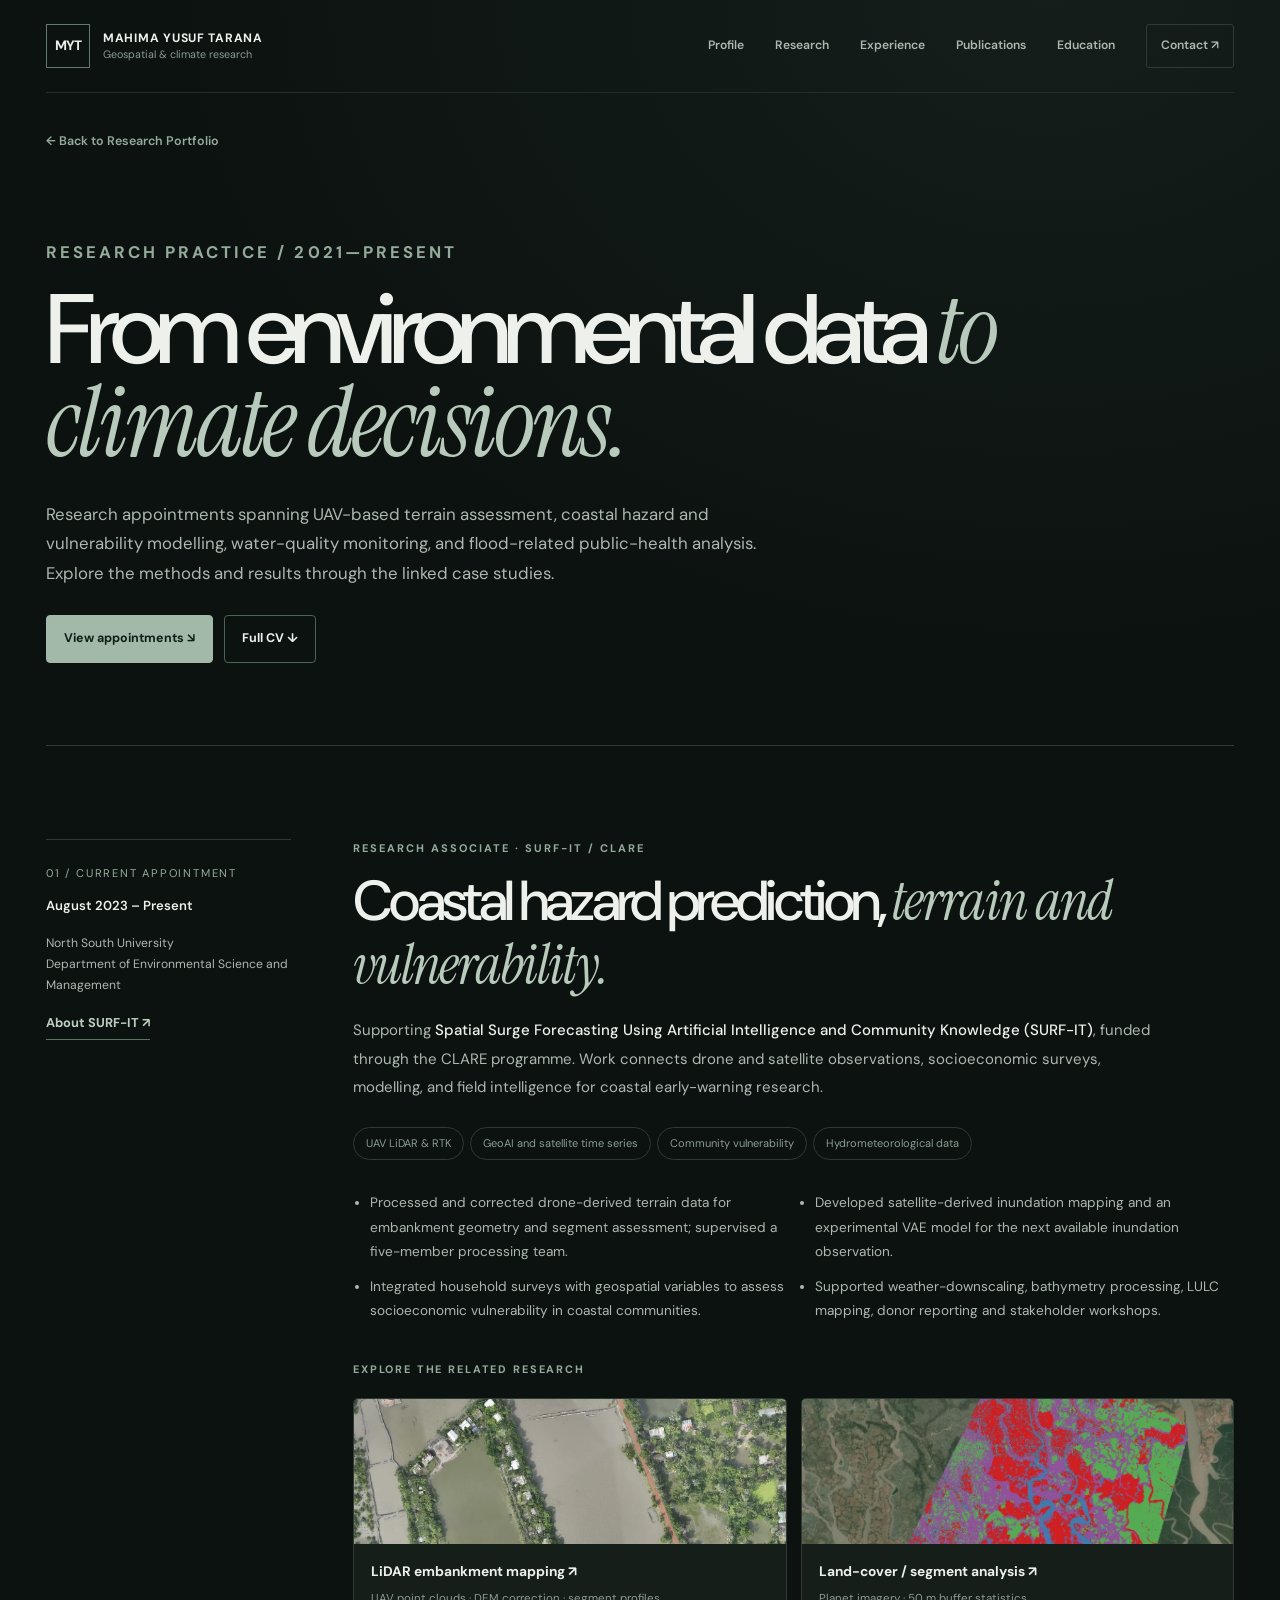
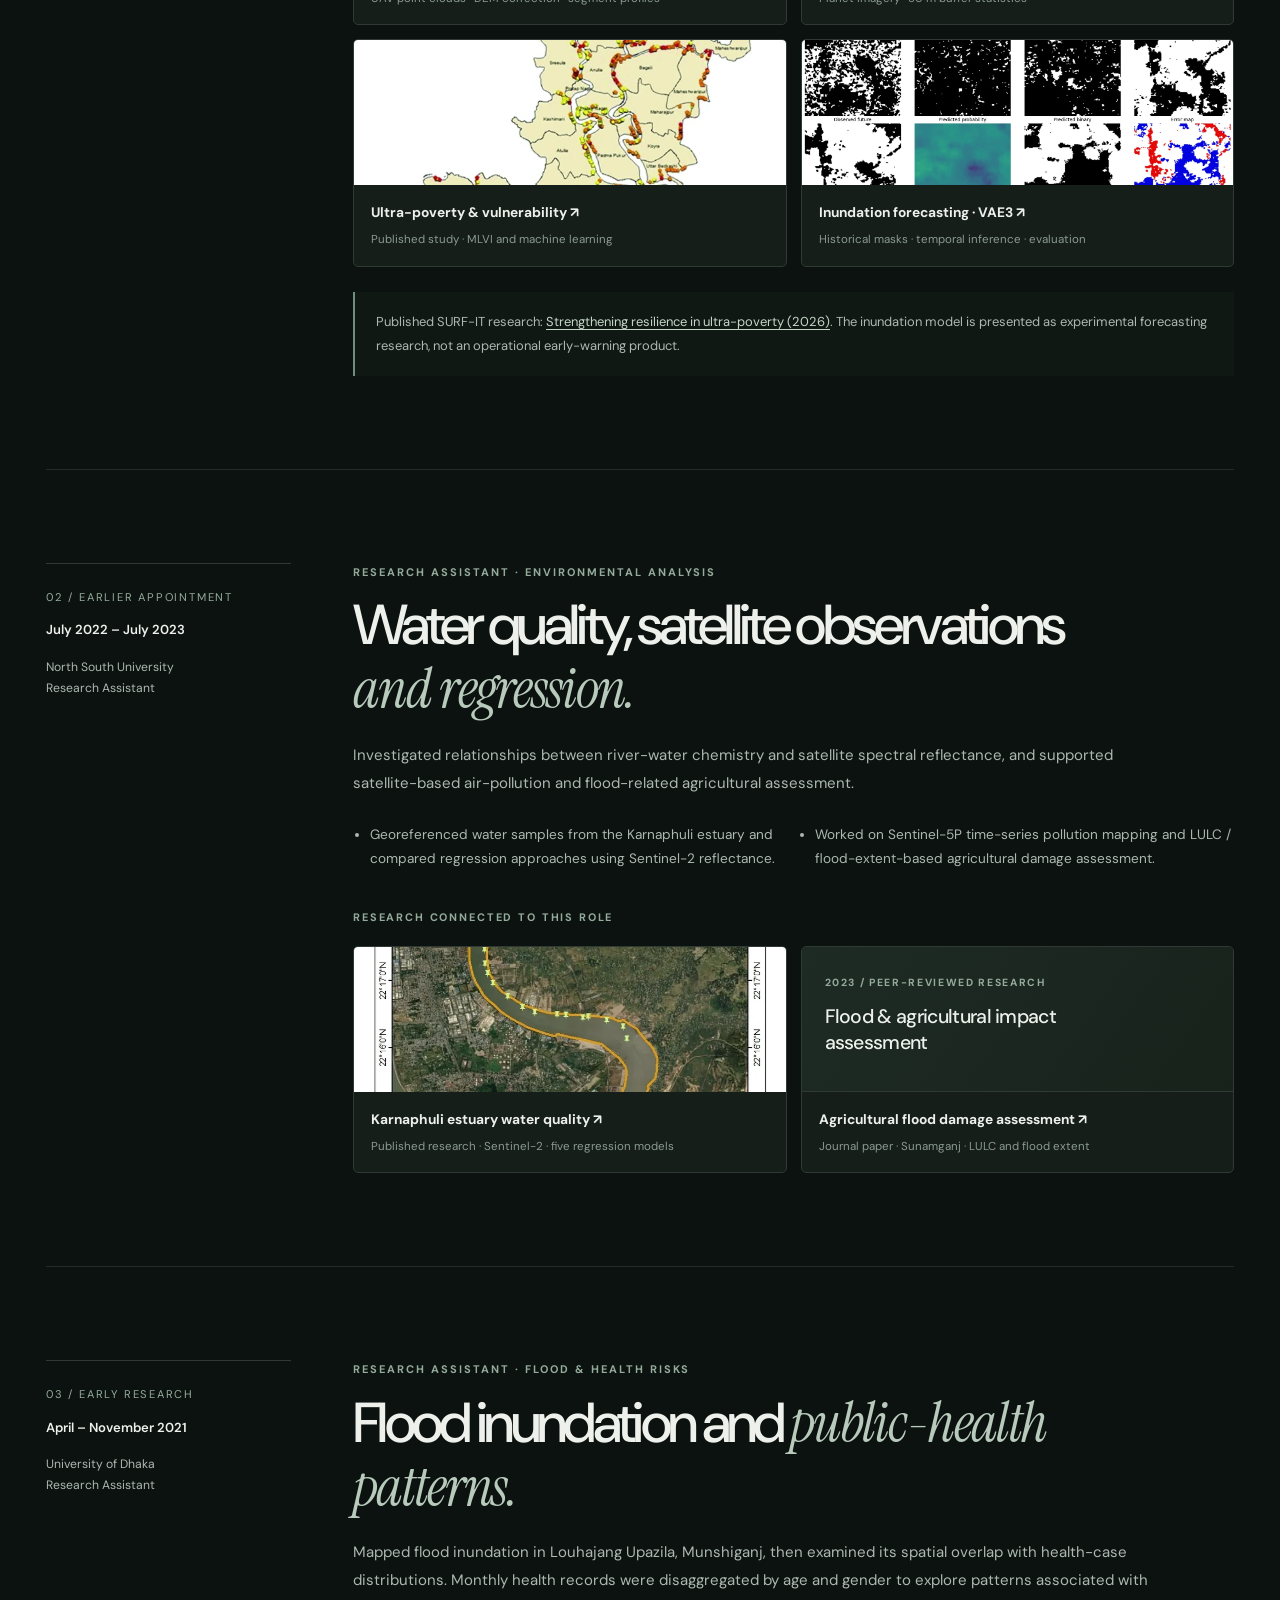
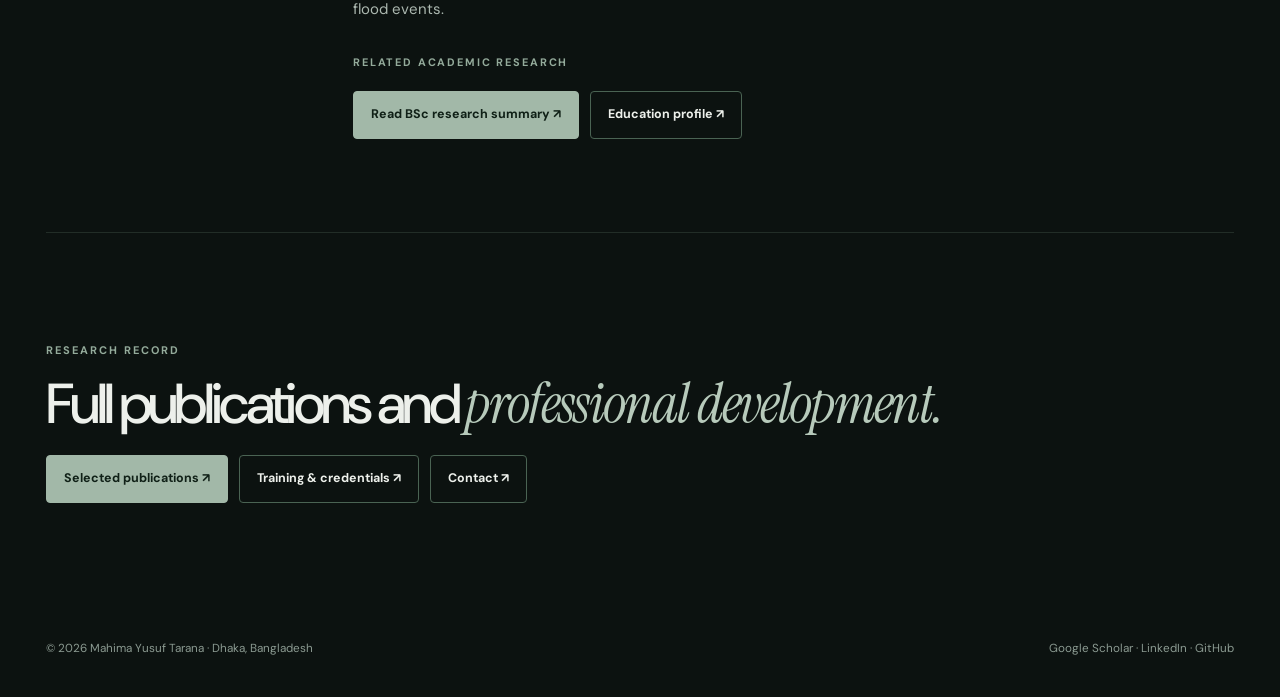
==== commit b9267409: "Add files via upload" ====
--- a/experience-nsu.html
+++ b/experience-nsu.html
@@ -2,13 +2,13 @@
 <main><div class="container backline"><a href="index.html">← Back to Research Portfolio</a></div>
 <header class="container exp-hero"><p class="micro">Research practice / 2021—Present</p><h1>From environmental data <span class="serif">to climate decisions.</span></h1><p>Research appointments spanning UAV-based terrain assessment, coastal hazard and vulnerability modelling, water-quality monitoring, and flood-related public-health analysis. Explore the methods and results through the linked case studies.</p><div class="button-row" style="margin-top:27px"><a class="button solid" href="#surfit">View appointments ↘</a><a class="button" href="Mahima_Yusuf_Tarana_CV.pdf" download>Full CV ↓</a></div></header>
 <section class="container exp-role" id="surfit"><div class="exp-grid"><aside class="exp-sidebar"><div><small>01 / Current appointment</small><strong>August 2023 – Present</strong><p>North South University<br>Department of Environmental Science and Management</p></div><a class="text-link" href="https://clareprogramme.org/project/spatial-surge-forecasting-using-artificial-intelligence-and-community-knowledge-surf-it/" target="_blank" rel="noopener noreferrer">About SURF-IT ↗</a></aside><div class="exp-main"><p class="micro">Research Associate · SURF-IT / CLARE</p><h2>Coastal hazard prediction, <span class="display-accent">terrain and vulnerability.</span></h2><p class="exp-intro">Supporting <strong style="color:var(--fg);font-weight:500">Spatial Surge Forecasting Using Artificial Intelligence and Community Knowledge (SURF-IT)</strong>, funded through the CLARE programme. Work connects drone and satellite observations, socioeconomic surveys, modelling, and field intelligence for coastal early-warning research.</p><div><span class="exp-pill">UAV LiDAR & RTK</span><span class="exp-pill">GeoAI and satellite time series</span><span class="exp-pill">Community vulnerability</span><span class="exp-pill">Hydrometeorological data</span></div><ul class="exp-bullets"><li>Processed and corrected drone-derived terrain data for embankment geometry and segment assessment; supervised a five-member processing team.</li><li>Developed satellite-derived inundation mapping and an experimental VAE model for the next available inundation observation.</li><li>Integrated household surveys with geospatial variables to assess socioeconomic vulnerability in coastal communities.</li><li>Supported weather-downscaling, bathymetry processing, LULC mapping, donor reporting and stakeholder workshops.</li></ul><div id="surfit-projects" class="exp-subtitle">Explore the related research</div><div class="exp-projects">
-<a class="exp-card" href="project-lidar-embankment.html"><img loading="lazy" src="assets/lidar-orthomosaic.webp" alt="Related research figure for LiDAR embankment mapping"><div class="exp-card-body"><strong>LiDAR embankment mapping ↗</strong><span>UAV point clouds · DEM correction · segment profiles</span></div></a>
-<a class="exp-card" href="project-lulc-segment-analysis.html"><img loading="lazy" src="assets/lulc-classification.webp" alt="Related research figure for Land-cover / segment analysis"><div class="exp-card-body"><strong>Land-cover / segment analysis ↗</strong><span>Planet imagery · 50 m buffer statistics</span></div></a>
-<a class="exp-card" href="project-ultra-poverty-vulnerability.html"><img loading="lazy" src="assets/vulnerability-map.webp" alt="Related research figure for Ultra-poverty &amp; vulnerability"><div class="exp-card-body"><strong>Ultra-poverty & vulnerability ↗</strong><span>Published study · MLVI and machine learning</span></div></a>
-<a class="exp-card" href="project-vae3-inundation.html"><img loading="lazy" src="assets/vae-predictions.webp" alt="Related research figure for Inundation forecasting · VAE3"><div class="exp-card-body"><strong>Inundation forecasting · VAE3 ↗</strong><span>Historical masks · temporal inference · evaluation</span></div></a>
+<a class="exp-card" href="project-lidar-embankment.html"><img loading="lazy" src="lidar-orthomosaic.webp" alt="Related research figure for LiDAR embankment mapping"><div class="exp-card-body"><strong>LiDAR embankment mapping ↗</strong><span>UAV point clouds · DEM correction · segment profiles</span></div></a>
+<a class="exp-card" href="project-lulc-segment-analysis.html"><img loading="lazy" src="lulc-classification.webp" alt="Related research figure for Land-cover / segment analysis"><div class="exp-card-body"><strong>Land-cover / segment analysis ↗</strong><span>Planet imagery · 50 m buffer statistics</span></div></a>
+<a class="exp-card" href="project-ultra-poverty-vulnerability.html"><img loading="lazy" src="vulnerability-map.webp" alt="Related research figure for Ultra-poverty &amp; vulnerability"><div class="exp-card-body"><strong>Ultra-poverty & vulnerability ↗</strong><span>Published study · MLVI and machine learning</span></div></a>
+<a class="exp-card" href="project-vae3-inundation.html"><img loading="lazy" src="vae-predictions.webp" alt="Related research figure for Inundation forecasting · VAE3"><div class="exp-card-body"><strong>Inundation forecasting · VAE3 ↗</strong><span>Historical masks · temporal inference · evaluation</span></div></a>
 </div><div class="subtle-article">Published SURF-IT research: <a href="https://doi.org/10.1080/13504509.2025.2590759" target="_blank" rel="noopener noreferrer">Strengthening resilience in ultra-poverty (2026)</a>. The inundation model is presented as experimental forecasting research, not an operational early-warning product.</div></div></div></section>
 <section class="container exp-role" id="nsu-ra"><div class="exp-grid"><aside class="exp-sidebar"><div><small>02 / Earlier appointment</small><strong>July 2022 – July 2023</strong><p>North South University<br>Research Assistant</p></div></aside><div class="exp-main"><p class="micro">Research Assistant · Environmental analysis</p><h2>Water quality, satellite observations <span class="display-accent">and regression.</span></h2><p class="exp-intro">Investigated relationships between river-water chemistry and satellite spectral reflectance, and supported satellite-based air-pollution and flood-related agricultural assessment.</p><ul class="exp-bullets"><li>Georeferenced water samples from the Karnaphuli estuary and compared regression approaches using Sentinel-2 reflectance.</li><li>Worked on Sentinel-5P time-series pollution mapping and LULC / flood-extent-based agricultural damage assessment.</li></ul><div class="exp-subtitle">Research connected to this role</div><div class="exp-projects">
-<a class="exp-card" href="project-karnaphuli-water-quality.html"><img loading="lazy" src="assets/karnaphuli-map.webp" alt="Related research figure for Karnaphuli estuary water quality"><div class="exp-card-body"><strong>Karnaphuli estuary water quality ↗</strong><span>Published research · Sentinel-2 · five regression models</span></div></a>
+<a class="exp-card" href="project-karnaphuli-water-quality.html"><img loading="lazy" src="karnaphuli-map.webp" alt="Related research figure for Karnaphuli estuary water quality"><div class="exp-card-body"><strong>Karnaphuli estuary water quality ↗</strong><span>Published research · Sentinel-2 · five regression models</span></div></a>
 <a class="exp-card" href="https://doi.org/10.3329/JBIP.V16I1.77038" target="_blank" rel="noopener noreferrer"><div class="exp-card-textvisual"><span>2023 / PEER-REVIEWED RESEARCH</span><strong>Flood & agricultural impact assessment</strong></div><div class="exp-card-body"><strong>Agricultural flood damage assessment ↗</strong><span>Journal paper · Sunamganj · LULC and flood extent</span></div></a>
 </div></div></div></section>
 <section class="container exp-role" id="du-ra"><div class="exp-grid"><aside class="exp-sidebar"><div><small>03 / Early research</small><strong>April – November 2021</strong><p>University of Dhaka<br>Research Assistant</p></div></aside><div class="exp-main"><p class="micro">Research Assistant · Flood & health risks</p><h2>Flood inundation and <span class="display-accent">public-health patterns.</span></h2><p class="exp-intro">Mapped flood inundation in Louhajang Upazila, Munshiganj, then examined its spatial overlap with health-case distributions. Monthly health records were disaggregated by age and gender to explore patterns associated with flood events.</p><div class="exp-subtitle">Related academic research</div><div class="button-row"><a class="button solid" href="academic-theses.html">Read BSc research summary ↗</a><a class="button" href="index.html#education">Education profile ↗</a></div></div></div></section>
